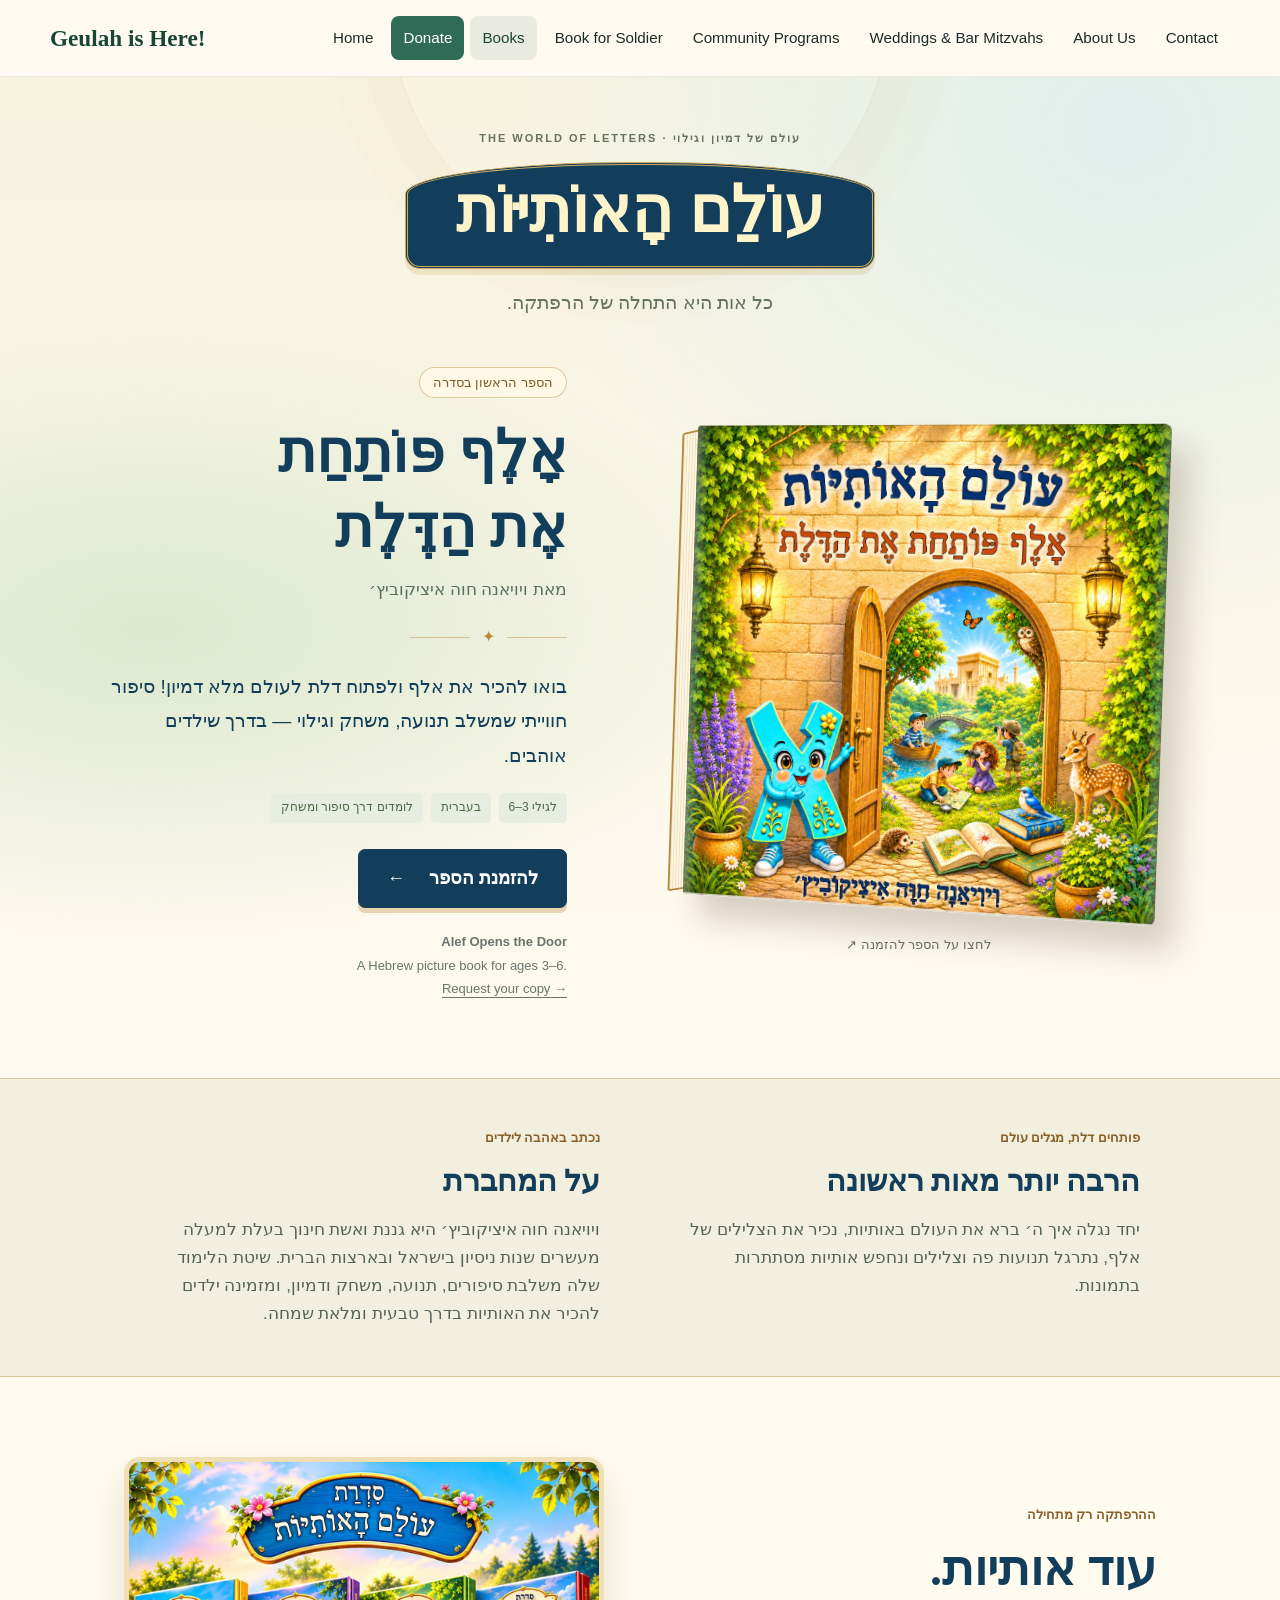
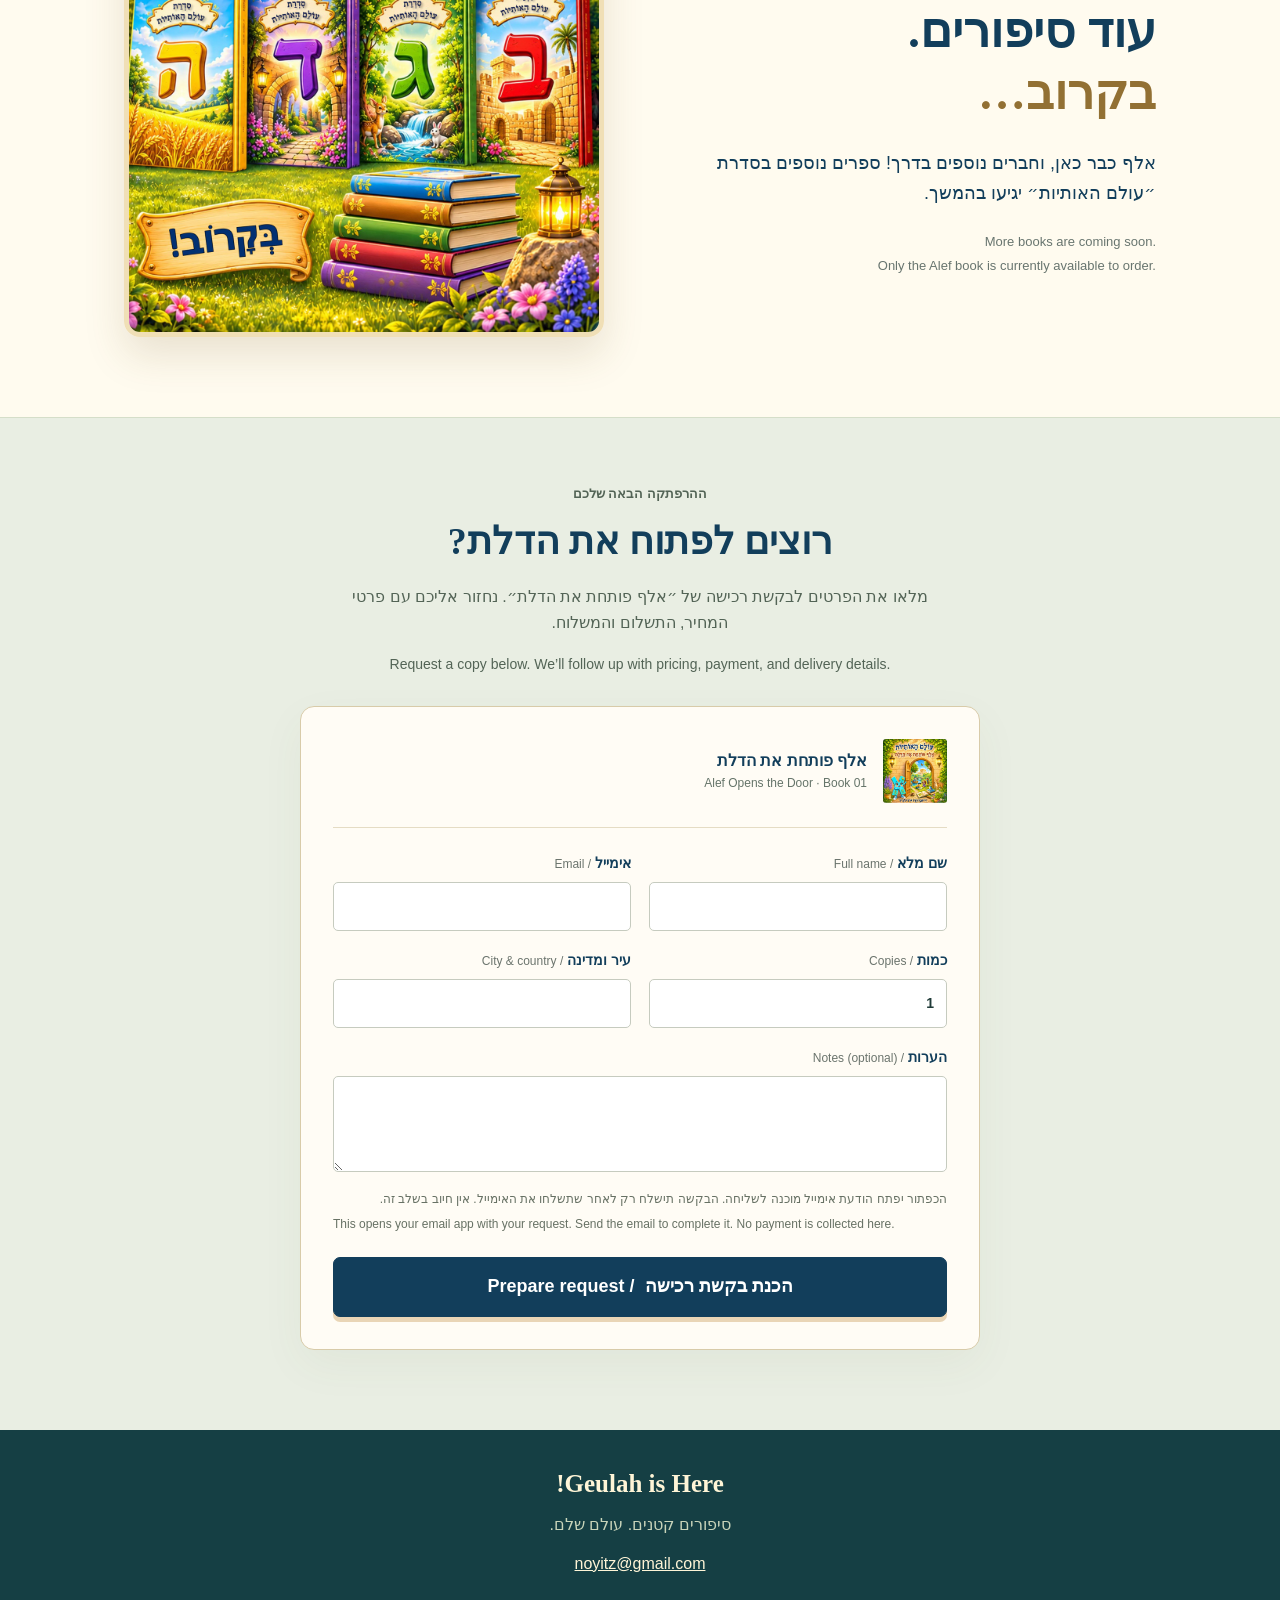
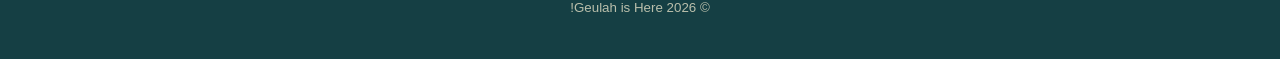
==== books/index.html @ 94a31af8 "Add World of Letters books page and purchase requests" ====
<!doctype html>
<html lang="he" dir="rtl">
<head>
  <meta charset="utf-8">
  <meta name="viewport" content="width=device-width, initial-scale=1">
  <title>עולם האותיות — אלף פותחת את הדלת | Geulah Is Here</title>
  <meta name="description" content="הכירו את עולם האותיות מאת ויויאנה חוה איציקוביץ׳. אלף פותחת את הדלת — סיפור מלא דמיון, תנועה ומשחק לילדים בגילי 3–6. הזמינו את הספר הראשון בסדרה.">
  <link rel="canonical" href="https://geulah-is-here.org/books/">
  <meta property="og:title" content="עולם האותיות — אלף פותחת את הדלת">
  <meta property="og:description" content="A little letter. A world of discovery. Meet the first Hebrew picture book in the World of Letters series, for ages 3–6.">
  <meta property="og:image" content="https://geulah-is-here.org/assets/alef-opens-the-door.jpg">
  <meta property="og:type" content="book">
  <link rel="stylesheet" href="/styles.css">
  <link rel="stylesheet" href="/books/books.css">
</head>
<body>
  <header class="site-header" dir="ltr">
    <nav class="nav" aria-label="Site navigation">
      <a class="brand" href="/">Geulah is Here!</a>
      <button class="nav-toggle" type="button" aria-expanded="false">Menu</button>
      <div class="nav-links">
        <a href="/">Home</a><a class="donate-link" href="/donate.html">Donate</a>
        <a href="/books/" aria-current="page">Books</a><a href="/book-for-soldier.html">Book for Soldier</a>
        <a href="/community.html">Community Programs</a><a href="/weddings-bar-mitzvah.html">Weddings &amp; Bar Mitzvahs</a>
        <a href="/about.html">About Us</a><a href="/contact.html">Contact</a>
      </div>
    </nav>
  </header>
  <main>
    <section class="book-hero" aria-labelledby="series-title">
      <div class="hero-glow" aria-hidden="true"></div>
      <div class="series-heading">
        <p class="collection-label" lang="en" dir="ltr">THE WORLD OF LETTERS · עולם של דמיון וגילוי</p>
        <h1 id="series-title">עוֹלַם הָאוֹתִיּוֹת</h1>
        <p class="series-intro">כל אות היא התחלה של הרפתקה.</p>
      </div>
      <div class="book-feature">
        <div class="book-stage">
          <a class="book-object" href="#purchase" aria-label="בקשת רכישה — אלף פותחת את הדלת">
            <img src="/assets/alef-opens-the-door.jpg" width="1595" height="1600" alt="כריכת הספר עולם האותיות: אלף פותחת את הדלת, מאת ויויאנה חוה איציקוביץ׳" fetchpriority="high">
          </a>
          <p class="cover-caption">לחצו על הספר להזמנה <span aria-hidden="true">↗</span></p>
        </div>
        <div class="book-description">
          <span class="edition-label">הספר הראשון בסדרה</span>
          <h2>אָלֶף פּוֹתַחַת<br>אֶת הַדֶּלֶת</h2>
          <p class="author">מאת ויויאנה חוה איציקוביץ׳</p>
          <div class="gold-divider" aria-hidden="true">✦</div>
          <p class="book-summary">בואו להכיר את אלף ולפתוח דלת לעולם מלא דמיון! סיפור חווייתי שמשלב תנועה, משחק וגילוי — בדרך שילדים אוהבים.</p>
          <div class="book-tags"><span>לגילי 3–6</span><span>בעברית</span><span>לומדים דרך סיפור ומשחק</span></div>
          <a class="order-button" href="#purchase">להזמנת הספר <span aria-hidden="true">←</span></a>
          <p class="english-note" lang="en" dir="ltr"><strong>Alef Opens the Door</strong><br>A Hebrew picture book for ages 3–6.<br><a href="#purchase">Request your copy →</a></p>
        </div>
      </div>
    </section>
    <section class="story-section">
      <div class="story-grid">
        <article>
          <p class="small-heading">פותחים דלת, מגלים עולם</p>
          <h2>הרבה יותר מאות ראשונה</h2>
          <p>יחד נגלה איך ה׳ ברא את העולם באותיות, נכיר את הצלילים של אלף, נתרגל תנועות פה וצלילים ונחפש אותיות מסתתרות בתמונות.</p>
        </article>
        <article>
          <p class="small-heading">נכתב באהבה לילדים</p>
          <h2>על המחברת</h2>
          <p>ויויאנה חוה איציקוביץ׳ היא גננת ואשת חינוך בעלת למעלה מעשרים שנות ניסיון בישראל ובארצות הברית. שיטת הלימוד שלה משלבת סיפורים, תנועה, משחק ודמיון, ומזמינה ילדים להכיר את האותיות בדרך טבעית ומלאת שמחה.</p>
        </article>
      </div>
    </section>
    <section class="coming-section" aria-labelledby="coming-title">
      <div class="coming-art"><img src="/assets/world-of-letters-coming-soon.jpg" width="1200" height="1200" loading="lazy" alt="הצצה לספרי ההמשך בסדרת עולם האותיות — ב, ג, ד, ה — בקרוב"></div>
      <div class="coming-copy">
        <p class="small-heading">ההרפתקה רק מתחילה</p>
        <h2 id="coming-title">עוד אותיות.<br>עוד סיפורים.<br><span>בקרוב…</span></h2>
        <p>אלף כבר כאן, וחברים נוספים בדרך! ספרים נוספים בסדרת ״עולם האותיות״ יגיעו בהמשך.</p>
        <p class="english-note" lang="en" dir="ltr">More books are coming soon.<br>Only the Alef book is currently available to order.</p>
      </div>
    </section>
    <section class="purchase-section" id="purchase" aria-labelledby="purchase-title">
      <div class="purchase-intro">
        <p class="small-heading">ההרפתקה הבאה שלכם</p>
        <h2 id="purchase-title" tabindex="-1">רוצים לפתוח את הדלת?</h2>
        <p>מלאו את הפרטים לבקשת רכישה של ״אלף פותחת את הדלת״. נחזור אליכם עם פרטי המחיר, התשלום והמשלוח.</p>
        <p lang="en" dir="ltr">Request a copy below. We’ll follow up with pricing, payment, and delivery details.</p>
      </div>
      <form class="purchase-form" id="purchase-form" action="mailto:noyitz@gmail.com" method="post" enctype="text/plain">
        <div class="selected-book"><img src="/assets/alef-opens-the-door.jpg" width="64" height="64" alt=""><div><strong>אלף פותחת את הדלת</strong><span lang="en">Alef Opens the Door · Book 01</span></div></div>
        <div class="form-grid">
          <label>שם מלא <span lang="en">/ Full name</span><input name="name" autocomplete="name" required maxlength="120"></label>
          <label>אימייל <span lang="en">/ Email</span><input name="email" type="email" autocomplete="email" dir="ltr" required maxlength="200"></label>
          <label>כמות <span lang="en">/ Copies</span><input name="quantity" type="number" min="1" max="100" value="1" required></label>
          <label>עיר ומדינה <span lang="en">/ City &amp; country</span><input name="location" required maxlength="200"></label>
          <label class="full-width">הערות <span lang="en">/ Notes (optional)</span><textarea name="notes" rows="3" maxlength="2000"></textarea></label>
        </div>
        <p class="form-explanation">הכפתור יפתח הודעת אימייל מוכנה לשליחה. הבקשה תישלח רק לאחר שתשלחו את האימייל. אין חיוב בשלב זה.</p>
        <p class="form-explanation" lang="en" dir="ltr">This opens your email app with your request. Send the email to complete it. No payment is collected here.</p>
        <button class="order-button" type="submit">הכנת בקשת רכישה <span lang="en">/ Prepare request</span></button>
        <p id="request-status" class="request-status" role="status"></p>
        <div id="email-fallback" hidden>
          <label for="request-copy">אפשר להעתיק ולשלוח אל / Copy and email to <a href="mailto:noyitz@gmail.com">noyitz@gmail.com</a></label>
          <textarea id="request-copy" rows="8" readonly dir="auto"></textarea>
        </div>
        <noscript><p lang="en">Please email <a href="mailto:noyitz@gmail.com?subject=Alef%20book%20purchase%20request">noyitz@gmail.com</a> with your name, quantity, and city to request your copy.</p></noscript>
      </form>
    </section>
  </main>
  <footer class="books-footer"><a href="/" lang="en">Geulah is Here!</a><p>סיפורים קטנים. עולם שלם.</p><a href="mailto:noyitz@gmail.com">noyitz@gmail.com</a><small>© 2026 Geulah is Here!</small></footer>
  <script src="/site.js"></script>
  <script src="/books/books.js"></script>
</body>
</html>
---- styles.css ----
:root {
  --ink: #1b2b28;
  --muted: #65736f;
  --paper: #fffaf2;
  --soft: #f3eadb;
  --leaf: #2f6b57;
  --leaf-dark: #194536;
  --gold: #c79a3c;
  --blue: #315b7c;
  --white: #ffffff;
  --shadow: 0 22px 60px rgba(27, 43, 40, 0.14);
}

* {
  box-sizing: border-box;
}

html {
  scroll-behavior: smooth;
}

body {
  margin: 0;
  color: var(--ink);
  background: var(--paper);
  font-family: "Inter", "Segoe UI", Arial, sans-serif;
  line-height: 1.65;
}

img {
  display: block;
  max-width: 100%;
}

a {
  color: inherit;
}

.site-header {
  position: sticky;
  top: 0;
  z-index: 20;
  background: rgba(255, 250, 242, 0.94);
  border-bottom: 1px solid rgba(27, 43, 40, 0.08);
  backdrop-filter: blur(16px);
}

.nav {
  width: min(1180px, calc(100% - 32px));
  min-height: 76px;
  margin: 0 auto;
  display: flex;
  align-items: center;
  justify-content: space-between;
  gap: 24px;
}

.brand {
  font-family: Georgia, "Times New Roman", serif;
  font-size: 1.45rem;
  font-weight: 700;
  text-decoration: none;
  color: var(--leaf-dark);
  white-space: nowrap;
}

.nav-toggle {
  display: none;
  border: 1px solid rgba(27, 43, 40, 0.2);
  background: var(--white);
  border-radius: 8px;
  padding: 9px 12px;
  font: inherit;
}

.nav-links {
  display: flex;
  align-items: center;
  gap: 6px;
  flex-wrap: wrap;
  justify-content: flex-end;
}

.nav-links a {
  text-decoration: none;
  color: var(--ink);
  font-size: 0.95rem;
  padding: 9px 12px;
  border-radius: 8px;
}

.nav-links a:hover,
.nav-links a[aria-current="page"] {
  color: var(--leaf-dark);
  background: rgba(47, 107, 87, 0.1);
}

.nav-links .donate-link {
  color: var(--white);
  background: var(--leaf);
}

.nav-links .donate-link:hover,
.nav-links .donate-link[aria-current="page"] {
  color: var(--white);
  background: var(--leaf-dark);
}

.hero {
  min-height: 76vh;
  display: grid;
  align-items: end;
  background:
    linear-gradient(180deg, rgba(6, 20, 18, 0.2), rgba(6, 20, 18, 0.72)),
    url("assets/hero-redwoods.jpg") center / cover;
  color: var(--white);
}

.hero-content {
  width: min(1180px, calc(100% - 32px));
  margin: 0 auto;
  padding: 96px 0 72px;
}

.eyebrow {
  margin: 0 0 12px;
  text-transform: uppercase;
  letter-spacing: 0.12em;
  font-size: 0.78rem;
  font-weight: 800;
  color: var(--gold);
}

h1,
h2,
h3 {
  font-family: Georgia, "Times New Roman", serif;
  line-height: 1.08;
  letter-spacing: 0;
}

h1 {
  max-width: 820px;
  margin: 0;
  font-size: clamp(3rem, 8vw, 6.8rem);
}

.hero .lede {
  max-width: 720px;
  margin: 22px 0 0;
  font-size: clamp(1.05rem, 2vw, 1.35rem);
}

.hero-actions,
.actions {
  display: flex;
  flex-wrap: wrap;
  gap: 12px;
  margin-top: 28px;
}

.button {
  display: inline-flex;
  align-items: center;
  justify-content: center;
  min-height: 46px;
  padding: 12px 18px;
  border-radius: 8px;
  border: 1px solid transparent;
  background: var(--leaf);
  color: var(--white);
  font-weight: 800;
  text-decoration: none;
}

.button.secondary {
  background: rgba(255, 255, 255, 0.16);
  border-color: rgba(255, 255, 255, 0.52);
}

.button.light {
  background: var(--white);
  color: var(--leaf-dark);
  border-color: rgba(27, 43, 40, 0.1);
}

.section {
  padding: 76px 0;
}

.section.soft {
  background: var(--soft);
}

.section.deep {
  color: var(--white);
  background: linear-gradient(135deg, var(--leaf-dark), #253d54);
}

.wrap {
  width: min(1180px, calc(100% - 32px));
  margin: 0 auto;
}

.section-head {
  max-width: 780px;
  margin-bottom: 34px;
}

.section-head.center {
  margin-inline: auto;
  text-align: center;
}

.section h2 {
  margin: 0 0 14px;
  font-size: clamp(2rem, 5vw, 3.4rem);
}

.section p {
  margin: 0 0 16px;
}

.lede {
  color: var(--muted);
  font-size: 1.12rem;
}

.deep .lede,
.deep .eyebrow {
  color: rgba(255, 255, 255, 0.8);
}

.split {
  display: grid;
  grid-template-columns: 1fr 0.9fr;
  gap: 44px;
  align-items: center;
}

.text-flow p {
  font-size: 1.04rem;
}

.image-stack {
  display: grid;
  grid-template-columns: 1fr 0.85fr;
  gap: 14px;
  align-items: end;
}

.image-stack img {
  width: 100%;
  height: 380px;
  object-fit: cover;
  border-radius: 8px;
  box-shadow: var(--shadow);
}

.image-stack img:last-child {
  height: 260px;
  margin-bottom: -42px;
}

.service-grid,
.project-grid {
  display: grid;
  grid-template-columns: repeat(4, 1fr);
  gap: 18px;
}

.service-card,
.project-card,
.person,
.donation-panel {
  background: var(--white);
  border: 1px solid rgba(27, 43, 40, 0.08);
  border-radius: 8px;
  box-shadow: 0 12px 30px rgba(27, 43, 40, 0.08);
  overflow: hidden;
}

.project-card {
  color: inherit;
  display: block;
  text-decoration: none;
  transition: transform 160ms ease, box-shadow 160ms ease;
}

.project-card:hover {
  box-shadow: 0 18px 42px rgba(27, 43, 40, 0.14);
  transform: translateY(-3px);
}

.service-card img,
.project-card img {
  width: 100%;
  aspect-ratio: 1 / 1;
  object-fit: cover;
}

.service-card div,
.project-card div,
.person {
  padding: 18px;
}

.service-card h3,
.project-card h3,
.person h3 {
  margin: 0 0 8px;
  font-size: 1.35rem;
}

.service-card p,
.project-card p,
.person p {
  margin: 0;
  color: var(--muted);
}

.donation-layout {
  display: grid;
  grid-template-columns: 0.85fr 1.15fr;
  gap: 34px;
  align-items: start;
}

.donation-panel {
  padding: 24px;
}

.donation-detail {
  display: grid;
  grid-template-columns: 1fr 1fr;
  gap: 16px;
  margin: 22px 0;
}

.donation-detail strong {
  display: block;
  color: var(--leaf-dark);
  font-size: 0.78rem;
  letter-spacing: 0.08em;
  text-transform: uppercase;
}

.donation-detail span {
  display: block;
  font-size: 1.22rem;
  font-weight: 800;
}

.codes {
  display: grid;
  grid-template-columns: 1fr 1fr;
  gap: 14px;
}

.codes figure {
  margin: 0;
  padding: 12px;
  border-radius: 8px;
  background: #f8f5ee;
  border: 1px solid rgba(27, 43, 40, 0.08);
}

.codes img {
  width: 100%;
  border-radius: 6px;
}

.codes figcaption {
  margin-top: 8px;
  color: var(--muted);
  font-size: 0.92rem;
  text-align: center;
}

.tax-note {
  color: var(--leaf-dark);
  font-weight: 800;
}

.page-hero {
  padding: 78px 0 58px;
  color: var(--white);
  background:
    linear-gradient(135deg, rgba(25, 69, 54, 0.92), rgba(49, 91, 124, 0.88)),
    url("assets/hero-redwoods.jpg") center / cover;
}

.page-hero h1 {
  font-size: clamp(2.7rem, 6vw, 5.2rem);
}

.narrow {
  max-width: 860px;
}

.feature-image {
  width: 100%;
  max-height: 540px;
  object-fit: cover;
  border-radius: 8px;
  box-shadow: var(--shadow);
  margin: 30px 0;
}

.callout {
  padding: 24px;
  border-left: 5px solid var(--gold);
  background: rgba(199, 154, 60, 0.12);
  border-radius: 8px;
}

.list {
  padding-left: 22px;
}

.list li {
  margin-bottom: 12px;
}

.team-grid {
  display: grid;
  grid-template-columns: repeat(2, minmax(0, 1fr));
  gap: 18px;
}

.person p + p {
  margin-top: 8px;
}

.contact-grid {
  display: grid;
  grid-template-columns: 0.85fr 1.15fr;
  gap: 32px;
}

.contact-form {
  display: grid;
  gap: 14px;
}

.contact-form label {
  display: grid;
  gap: 6px;
  font-weight: 800;
}

.contact-form input,
.contact-form textarea {
  width: 100%;
  border: 1px solid rgba(27, 43, 40, 0.18);
  border-radius: 8px;
  padding: 12px 14px;
  color: var(--ink);
  background: var(--white);
  font: inherit;
}

.contact-form textarea {
  min-height: 150px;
  resize: vertical;
}

.rtl {
  direction: rtl;
  text-align: right;
}

.site-footer {
  padding: 34px 0;
  color: rgba(255, 255, 255, 0.82);
  background: #142722;
}

.footer-inner {
  width: min(1180px, calc(100% - 32px));
  margin: 0 auto;
  display: flex;
  justify-content: space-between;
  align-items: center;
  gap: 18px;
  flex-wrap: wrap;
}

.site-footer a {
  color: var(--white);
}

@media (max-width: 980px) {
  .service-grid,
  .project-grid {
    grid-template-columns: repeat(2, 1fr);
  }

  .split,
  .donation-layout,
  .contact-grid {
    grid-template-columns: 1fr;
  }
}

@media (max-width: 760px) {
  .nav {
    min-height: 68px;
    align-items: flex-start;
    padding: 14px 0;
  }

  .nav-toggle {
    display: inline-flex;
  }

  .nav-links {
    display: none;
    position: absolute;
    left: 16px;
    right: 16px;
    top: 66px;
    padding: 12px;
    background: var(--paper);
    border: 1px solid rgba(27, 43, 40, 0.1);
    border-radius: 8px;
    box-shadow: var(--shadow);
  }

  .nav-links.open {
    display: grid;
    justify-items: stretch;
  }

  .nav-links a {
    padding: 12px;
  }

  .hero {
    min-height: 70vh;
  }

  .hero-content,
  .section {
    padding-top: 54px;
    padding-bottom: 54px;
  }

  .image-stack,
  .service-grid,
  .project-grid,
  .team-grid,
  .codes,
  .donation-detail {
    grid-template-columns: 1fr;
  }

  .image-stack img,
  .image-stack img:last-child {
    height: auto;
    margin: 0;
  }

  .mobile-hidden {
    display: none;
  }
}
---- books/books.css ----
:root { --book-blue: #123e5b; --book-gold: #bd8939; --book-cream: #fffbef; }
body { background: var(--book-cream); color: var(--book-blue); }
main { overflow: hidden; }
.book-hero { position: relative; padding: 52px 24px 65px; background: radial-gradient(ellipse at 12% 55%, #dbe8ce 0, transparent 40%), radial-gradient(ellipse at 88% 5%, #e0efed 0, transparent 38%), linear-gradient(#f7f3df, #fffaf0); }
.hero-glow { position: absolute; width: 500px; height: 500px; border: 1px solid #b5904926; border-radius: 50%; top: -320px; left: calc(50% - 250px); box-shadow: 0 0 0 32px #b5904907, 0 0 0 65px #b5904905; pointer-events: none; }
.series-heading { text-align: center; position: relative; }
.collection-label { font-size: 11px; letter-spacing: 2px; font-weight: 700; color: #647359; margin: 0 0 15px; }
.series-heading h1 { display: inline-block; margin: 0; padding: 4px 48px 14px; color: #fff3ca; background: var(--book-blue); border: 3px double #d2ab5d; border-radius: 48% 48% 15px 15px / 30% 30% 15px 15px; box-shadow: 0 6px 0 #bd89392b; font: bold clamp(36px, 5vw, 66px)/1.3 Georgia, 'Times New Roman', serif; }
.series-intro { font-size: 19px; color: #647359; margin: 18px 0 0; }
.book-feature { max-width: 1080px; margin: 48px auto 0; display: grid; grid-template-columns: 1.12fr 1fr; gap: 90px; align-items: center; }
.book-stage { perspective: 1400px; padding: 10px 20px; text-align: center; }
.book-object { position: relative; display: block; transform: rotateY(-12deg) rotateZ(2deg); transform-style: preserve-3d; border-radius: 3px 8px 8px 3px; box-shadow: 18px 23px 30px #533b2838; transition: transform .35s ease; }
.book-object::before { content: ''; position: absolute; top: 5px; bottom: 4px; left: -17px; width: 20px; background: repeating-linear-gradient(90deg, #ecdfc5 0 1px, #fff6df 1px 3px); transform: skewY(-12deg); border: 2px solid #b48b40; border-radius: 3px; z-index: -1; }
.book-object::after { content: ''; position: absolute; inset: 0; border-radius: inherit; background: linear-gradient(90deg, #fff5 0, transparent 3%, #54371344 4%, transparent 6%, transparent 97%, #fff4); pointer-events: none; box-shadow: inset 0 0 0 1px #704d2740; }
.book-object img { width: 100%; height: auto; border-radius: inherit; }
.book-object:hover { transform: rotateY(-5deg) rotateZ(0); }
.cover-caption { color: #6a715f; font-size: 13px; margin: 25px 0 0; }
.edition-label { display: inline-block; padding: 4px 13px; border: 1px solid #b88d4270; border-radius: 30px; font-size: 13px; color: #7c5928; background: #fff8e6; }
.book-description h2 { font: bold clamp(38px, 4.5vw, 62px)/1.3 Georgia, 'Times New Roman', serif; margin: 18px 0 10px; }
.author { font-size: 17px; margin: 0; color: #587061; }
.gold-divider { color: var(--book-gold); display: flex; align-items: center; gap: 12px; margin: 20px 0; }
.gold-divider::before, .gold-divider::after { content: ''; width: 60px; height: 1px; background: #bd893973; }
.book-summary { font-size: 19px; line-height: 1.8; margin: 0 0 20px; }
.book-tags { display: flex; flex-wrap: wrap; gap: 8px; margin-bottom: 26px; }
.book-tags span { font-size: 12px; background: #e7eddf; color: #4d6846; border-radius: 5px; padding: 5px 10px; }
.order-button { display: inline-flex; gap: 24px; align-items: center; justify-content: center; background: var(--book-blue); border: 1px solid var(--book-blue); border-radius: 7px; color: white; padding: 14px 28px; font: inherit; font-size: 18px; font-weight: bold; text-decoration: none; cursor: pointer; box-shadow: 0 5px 0 #bd893956; transition: background .2s; }
.order-button:hover { background: #235d78; }
.english-note { color: #68756f; font-size: 13px; line-height: 1.8; margin-top: 22px; text-align: right; }
.english-note a { text-underline-offset: 4px; }
.story-section { border-top: 1px solid #d9c99b; border-bottom: 1px solid #d9c99b; background: #f3efdf; padding: 48px 24px; }
.story-grid { max-width: 1000px; margin: auto; display: grid; grid-template-columns: 1fr 1fr; gap: 80px; }
.small-heading { font-size: 13px; color: #89612a; font-weight: 700; margin: 0 0 12px; }
.story-grid h2 { font: bold 30px/1.3 Georgia, serif; margin: 0 0 16px; }
.story-grid p:last-child { font-size: 17px; color: #536456; margin: 0; }
.coming-section { max-width: 1080px; margin: 0 auto; padding: 80px 24px; display: grid; grid-template-columns: 1fr 1fr; gap: 72px; align-items: center; direction: ltr; }
.coming-copy { direction: rtl; }
.coming-art img { border-radius: 16px; border: 5px solid #f0dfb6; box-shadow: 0 18px 40px #6d532326; height: auto; }
.coming-copy h2 { font: bold clamp(34px, 4vw, 48px)/1.3 Georgia, serif; margin: 0 0 24px; }
.coming-copy h2 span { color: #927033; }
.coming-copy > p:not(.small-heading):not(.english-note) { font-size: 18px; }
.purchase-section { scroll-margin-top: 100px; padding: 65px 24px 80px; background: #e9eee3; border-top: 1px solid #d5dec9; }
.purchase-intro { max-width: 600px; text-align: center; margin: 0 auto 30px; }
.purchase-intro h2 { font: bold 38px/1.3 Georgia, serif; margin: 0 0 18px; }
.purchase-intro p { color: #536456; }
.purchase-intro p[lang=en] { font-size: 14px; }
.purchase-form { max-width: 680px; margin: auto; background: #fffcf5; border: 1px solid #d8cba9; border-radius: 14px; padding: 32px; box-shadow: 0 15px 45px #4a593b0d; }
.selected-book { display: flex; align-items: center; gap: 16px; padding-bottom: 24px; margin-bottom: 24px; border-bottom: 1px solid #e5dcc4; }
.selected-book img { border-radius: 3px; }
.selected-book strong, .selected-book span { display: block; }
.selected-book span { color: #657469; font-size: 12px; }
.form-grid { display: grid; grid-template-columns: 1fr 1fr; gap: 18px; }
.purchase-form label { display: block; font-size: 14px; font-weight: 600; }
.purchase-form label span { color: #6b746d; font-size: 12px; font-weight: 400; }
.purchase-form input, .purchase-form textarea { display: block; width: 100%; margin-top: 7px; padding: 12px; background: #fff; border: 1px solid #c6cbbf; border-radius: 5px; font: inherit; color: #213c39; }
.purchase-form textarea { resize: vertical; }
.full-width { grid-column: 1 / -1; }
.form-explanation { font-size: 12px; color: #677164; margin: 18px 0 0; }
.form-explanation + .form-explanation { margin-top: 6px; }
.purchase-form .order-button { width: 100%; margin-top: 22px; gap: 10px; flex-wrap: wrap; }
.request-status { font-size: 14px; color: #1c5b42; }
.request-status:empty { display: none; }
.books-footer { text-align: center; padding: 40px 24px; background: #153f44; color: #fff5d7; }
.books-footer > a:first-child { font: bold 25px Georgia, serif; text-decoration: none; }
.books-footer p { color: #c8d4ba; margin: 12px; }
.books-footer small { display: block; opacity: .7; margin-top: 20px; }
a:focus-visible, button:focus-visible, input:focus-visible, textarea:focus-visible { outline: 3px solid #b0781f; outline-offset: 5px; }
@media (max-width: 760px) {
  .book-hero { padding: 30px 22px 40px; }
  .collection-label { font-size: 9px; letter-spacing: 1px; }
  .series-heading h1 { padding: 7px 28px 13px; }
  .series-intro { font-size: 16px; }
  .book-feature { grid-template-columns: 1fr; gap: 32px; margin-top: 28px; }
  .book-stage { max-width: 390px; width: 100%; margin: auto; padding: 8px 24px; }
  .book-description { text-align: center; }
  .book-description h2 { font-size: 42px; }
  .gold-divider, .book-tags { justify-content: center; }
  .english-note { text-align: center; }
  .story-grid { grid-template-columns: 1fr; gap: 36px; }
  .coming-section { grid-template-columns: 1fr; gap: 30px; padding: 48px 24px; }
  .coming-art { max-width: 400px; margin: auto; }
  .coming-copy { text-align: center; }
  .purchase-section { padding: 45px 18px; }
  .purchase-form { padding: 22px 18px; }
  .form-grid { grid-template-columns: 1fr; }
  .purchase-intro h2 { font-size: 31px; }
}
@media (prefers-reduced-motion: reduce) { html { scroll-behavior: auto; } .book-object { transition: none; } }
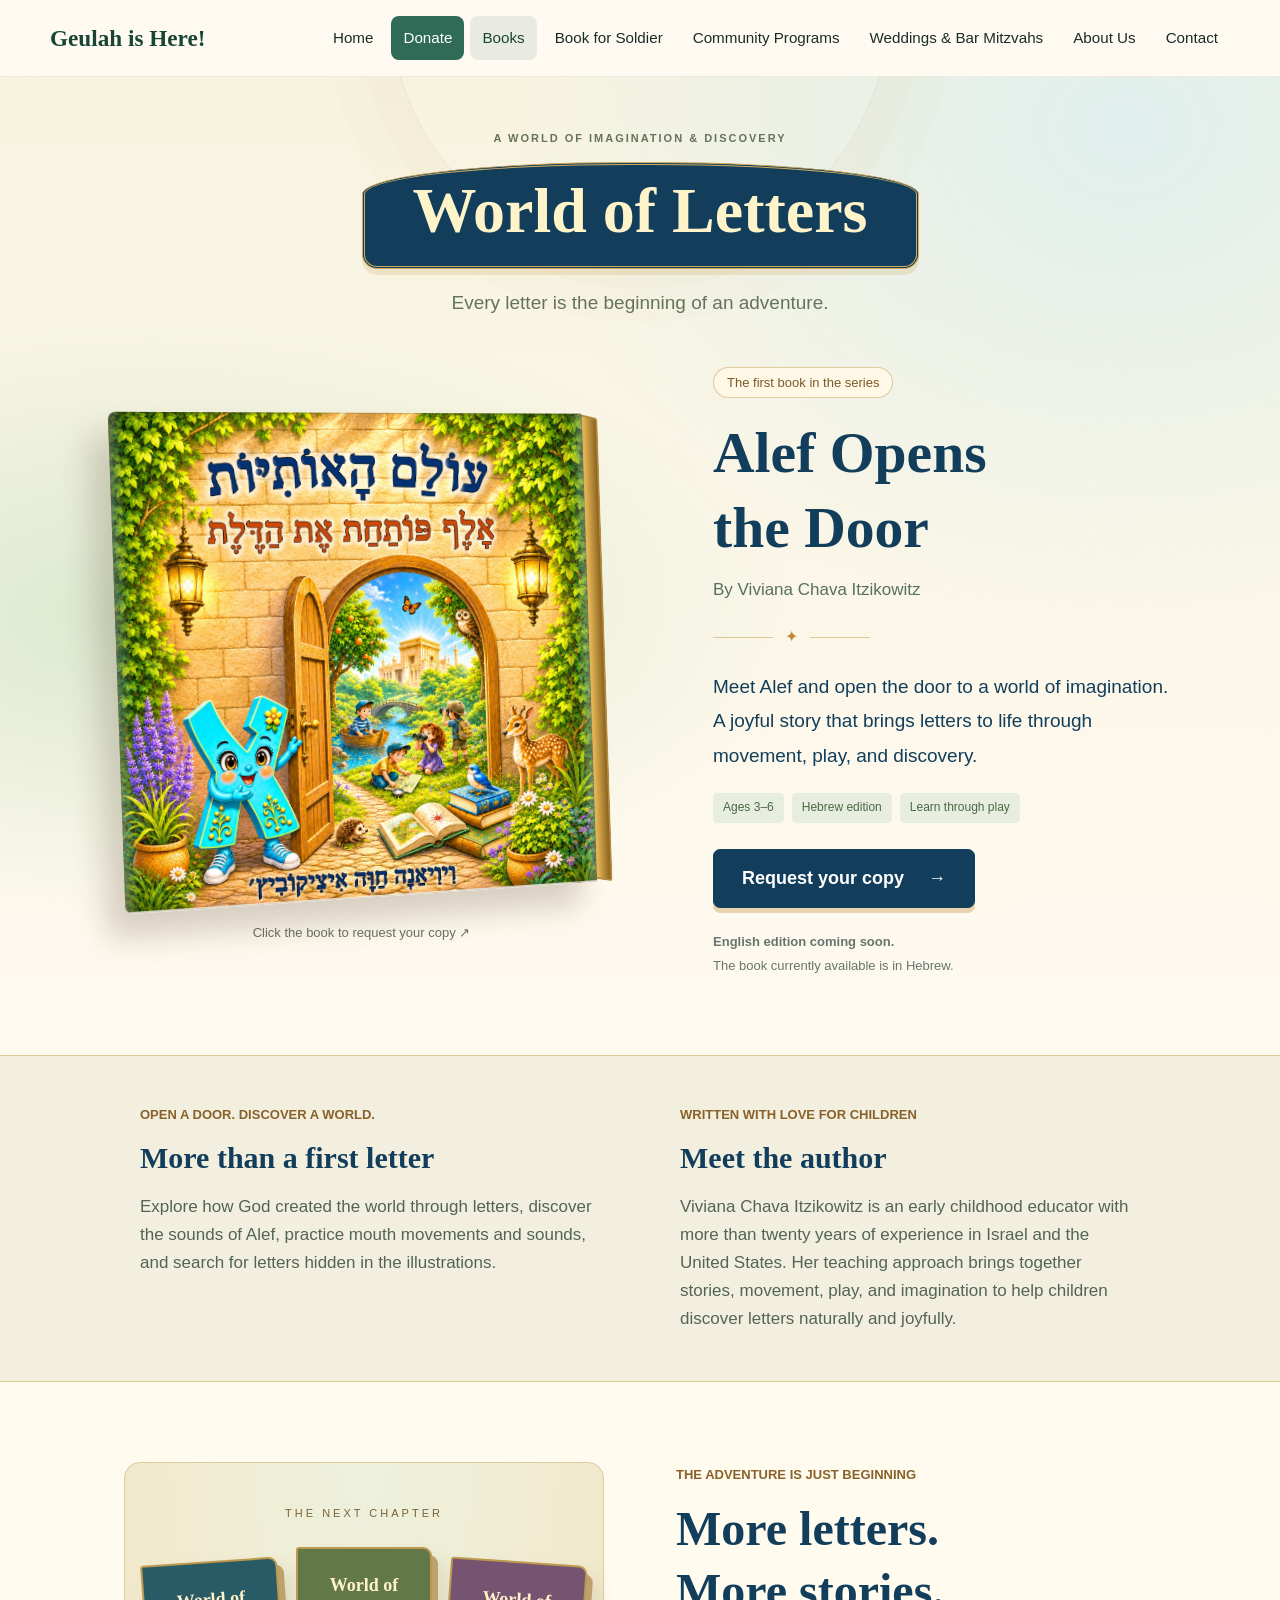
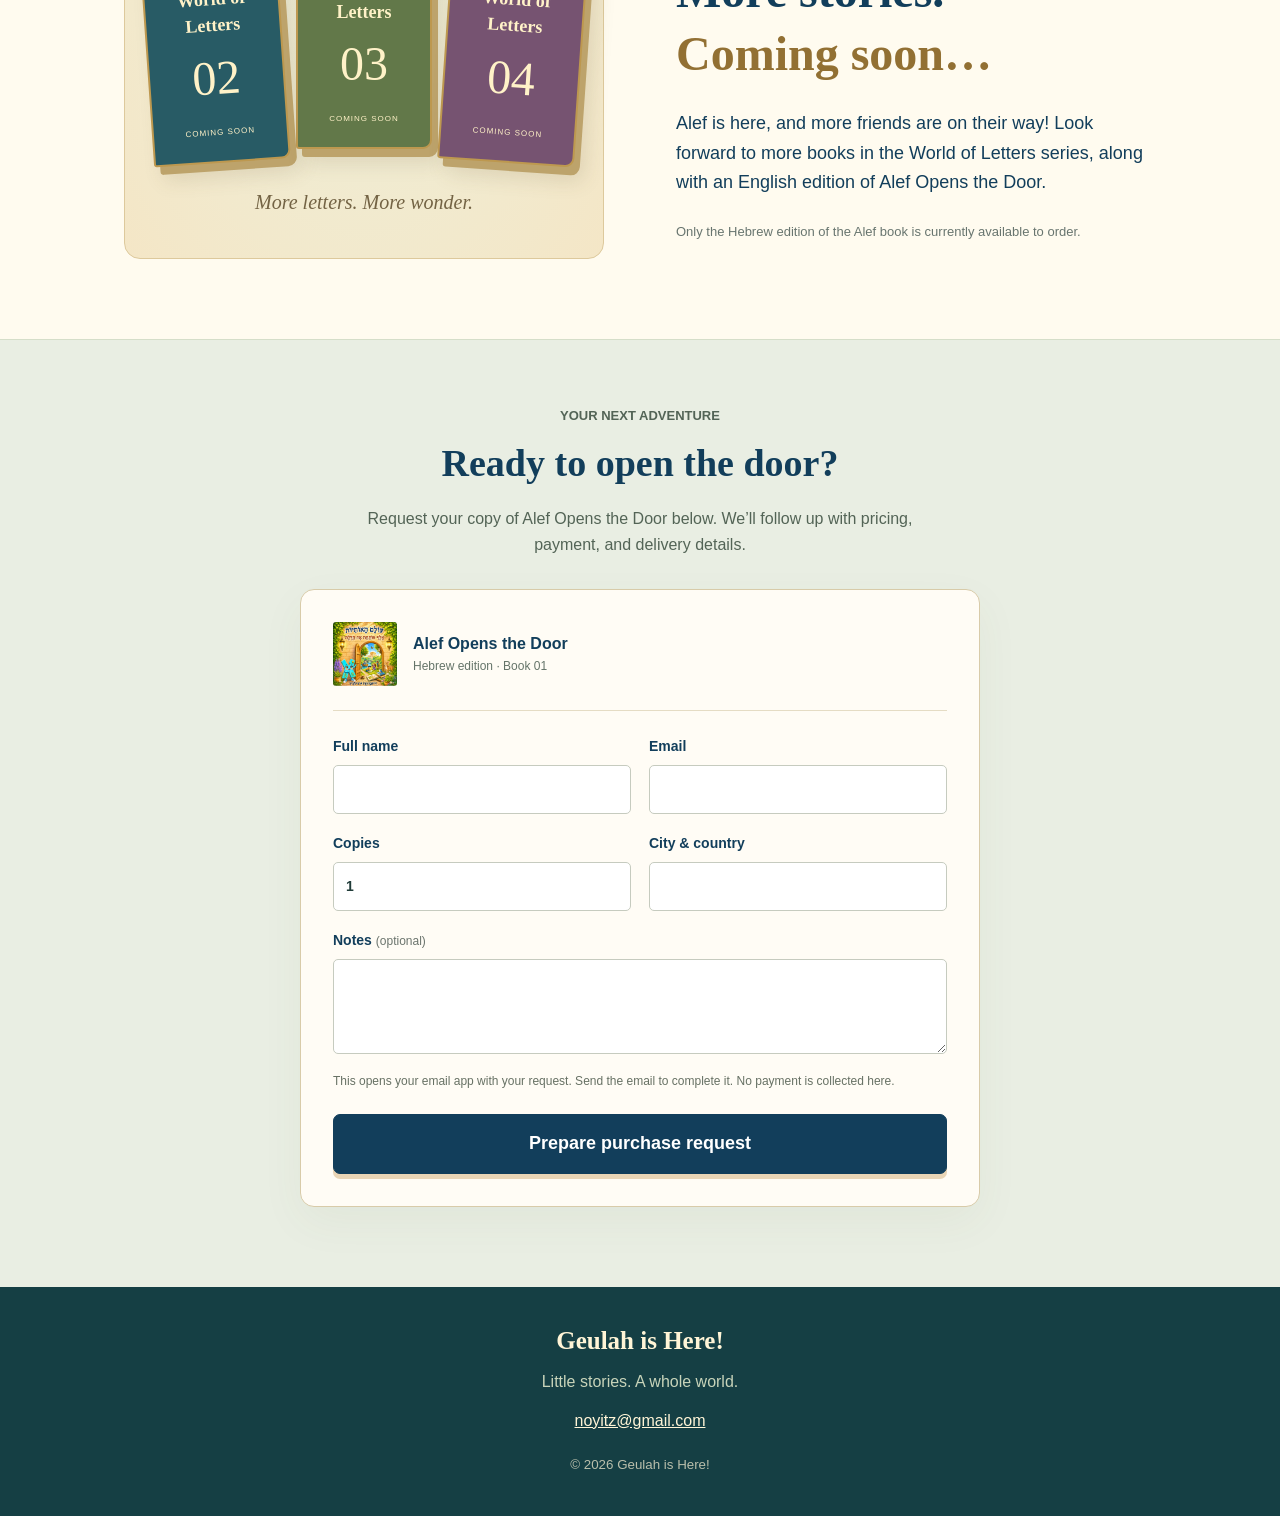
==== commit 46d98381: "Use English book page copy and right-bound Hebrew book display" ====
--- a/books/index.html
+++ b/books/index.html
@@ -1,12 +1,12 @@
 <!doctype html>
-<html lang="he" dir="rtl">
+<html lang="en" dir="ltr">
 <head>
   <meta charset="utf-8">
   <meta name="viewport" content="width=device-width, initial-scale=1">
-  <title>עולם האותיות — אלף פותחת את הדלת | Geulah Is Here</title>
-  <meta name="description" content="הכירו את עולם האותיות מאת ויויאנה חוה איציקוביץ׳. אלף פותחת את הדלת — סיפור מלא דמיון, תנועה ומשחק לילדים בגילי 3–6. הזמינו את הספר הראשון בסדרה.">
+  <title>World of Letters — Alef Opens the Door | Geulah Is Here</title>
+  <meta name="description" content="Discover Alef Opens the Door by Viviana Chava Itzikowitz, a Hebrew picture book for ages 3–6. Request your copy. An English edition and more books are coming soon.">
   <link rel="canonical" href="https://geulah-is-here.org/books/">
-  <meta property="og:title" content="עולם האותיות — אלף פותחת את הדלת">
+  <meta property="og:title" content="World of Letters — Alef Opens the Door">
   <meta property="og:description" content="A little letter. A world of discovery. Meet the first Hebrew picture book in the World of Letters series, for ages 3–6.">
   <meta property="og:image" content="https://geulah-is-here.org/assets/alef-opens-the-door.jpg">
   <meta property="og:type" content="book">
@@ -30,81 +30,79 @@
     <section class="book-hero" aria-labelledby="series-title">
       <div class="hero-glow" aria-hidden="true"></div>
       <div class="series-heading">
-        <p class="collection-label" lang="en" dir="ltr">THE WORLD OF LETTERS · עולם של דמיון וגילוי</p>
-        <h1 id="series-title">עוֹלַם הָאוֹתִיּוֹת</h1>
-        <p class="series-intro">כל אות היא התחלה של הרפתקה.</p>
+        <p class="collection-label">A WORLD OF IMAGINATION &amp; DISCOVERY</p>
+        <h1 id="series-title">World of Letters</h1>
+        <p class="series-intro">Every letter is the beginning of an adventure.</p>
       </div>
       <div class="book-feature">
         <div class="book-stage">
-          <a class="book-object" href="#purchase" aria-label="בקשת רכישה — אלף פותחת את הדלת">
-            <img src="/assets/alef-opens-the-door.jpg" width="1595" height="1600" alt="כריכת הספר עולם האותיות: אלף פותחת את הדלת, מאת ויויאנה חוה איציקוביץ׳" fetchpriority="high">
+          <a class="book-object" href="#purchase" aria-label="Request a copy of Alef Opens the Door">
+            <img src="/assets/alef-opens-the-door.jpg" width="1595" height="1600" alt="Original Hebrew cover of Alef Opens the Door by Viviana Chava Itzikowitz" fetchpriority="high">
           </a>
-          <p class="cover-caption">לחצו על הספר להזמנה <span aria-hidden="true">↗</span></p>
+          <p class="cover-caption">Click the book to request your copy <span aria-hidden="true">↗</span></p>
         </div>
         <div class="book-description">
-          <span class="edition-label">הספר הראשון בסדרה</span>
-          <h2>אָלֶף פּוֹתַחַת<br>אֶת הַדֶּלֶת</h2>
-          <p class="author">מאת ויויאנה חוה איציקוביץ׳</p>
+          <span class="edition-label">The first book in the series</span>
+          <h2>Alef Opens<br>the Door</h2>
+          <p class="author">By Viviana Chava Itzikowitz</p>
           <div class="gold-divider" aria-hidden="true">✦</div>
-          <p class="book-summary">בואו להכיר את אלף ולפתוח דלת לעולם מלא דמיון! סיפור חווייתי שמשלב תנועה, משחק וגילוי — בדרך שילדים אוהבים.</p>
-          <div class="book-tags"><span>לגילי 3–6</span><span>בעברית</span><span>לומדים דרך סיפור ומשחק</span></div>
-          <a class="order-button" href="#purchase">להזמנת הספר <span aria-hidden="true">←</span></a>
-          <p class="english-note" lang="en" dir="ltr"><strong>Alef Opens the Door</strong><br>A Hebrew picture book for ages 3–6.<br><a href="#purchase">Request your copy →</a></p>
+          <p class="book-summary">Meet Alef and open the door to a world of imagination. A joyful story that brings letters to life through movement, play, and discovery.</p>
+          <div class="book-tags"><span>Ages 3–6</span><span>Hebrew edition</span><span>Learn through play</span></div>
+          <a class="order-button" href="#purchase">Request your copy <span aria-hidden="true">→</span></a>
+          <p class="english-note"><strong>English edition coming soon.</strong><br>The book currently available is in Hebrew.</p>
         </div>
       </div>
     </section>
     <section class="story-section">
       <div class="story-grid">
         <article>
-          <p class="small-heading">פותחים דלת, מגלים עולם</p>
-          <h2>הרבה יותר מאות ראשונה</h2>
-          <p>יחד נגלה איך ה׳ ברא את העולם באותיות, נכיר את הצלילים של אלף, נתרגל תנועות פה וצלילים ונחפש אותיות מסתתרות בתמונות.</p>
+          <p class="small-heading">OPEN A DOOR. DISCOVER A WORLD.</p>
+          <h2>More than a first letter</h2>
+          <p>Explore how God created the world through letters, discover the sounds of Alef, practice mouth movements and sounds, and search for letters hidden in the illustrations.</p>
         </article>
         <article>
-          <p class="small-heading">נכתב באהבה לילדים</p>
-          <h2>על המחברת</h2>
-          <p>ויויאנה חוה איציקוביץ׳ היא גננת ואשת חינוך בעלת למעלה מעשרים שנות ניסיון בישראל ובארצות הברית. שיטת הלימוד שלה משלבת סיפורים, תנועה, משחק ודמיון, ומזמינה ילדים להכיר את האותיות בדרך טבעית ומלאת שמחה.</p>
+          <p class="small-heading">WRITTEN WITH LOVE FOR CHILDREN</p>
+          <h2>Meet the author</h2>
+          <p>Viviana Chava Itzikowitz is an early childhood educator with more than twenty years of experience in Israel and the United States. Her teaching approach brings together stories, movement, play, and imagination to help children discover letters naturally and joyfully.</p>
         </article>
       </div>
     </section>
     <section class="coming-section" aria-labelledby="coming-title">
-      <div class="coming-art"><img src="/assets/world-of-letters-coming-soon.jpg" width="1200" height="1200" loading="lazy" alt="הצצה לספרי ההמשך בסדרת עולם האותיות — ב, ג, ד, ה — בקרוב"></div>
+      <div class="coming-art" aria-hidden="true"><span class="next-chapter">THE NEXT CHAPTER</span><div class="future-books"><div><span>World of<br>Letters</span><strong>02</strong><small>COMING SOON</small></div><div><span>World of<br>Letters</span><strong>03</strong><small>COMING SOON</small></div><div><span>World of<br>Letters</span><strong>04</strong><small>COMING SOON</small></div></div><p>More letters. More wonder.</p></div>
       <div class="coming-copy">
-        <p class="small-heading">ההרפתקה רק מתחילה</p>
-        <h2 id="coming-title">עוד אותיות.<br>עוד סיפורים.<br><span>בקרוב…</span></h2>
-        <p>אלף כבר כאן, וחברים נוספים בדרך! ספרים נוספים בסדרת ״עולם האותיות״ יגיעו בהמשך.</p>
-        <p class="english-note" lang="en" dir="ltr">More books are coming soon.<br>Only the Alef book is currently available to order.</p>
+        <p class="small-heading">THE ADVENTURE IS JUST BEGINNING</p>
+        <h2 id="coming-title">More letters.<br>More stories.<br><span>Coming soon…</span></h2>
+        <p>Alef is here, and more friends are on their way! Look forward to more books in the World of Letters series, along with an English edition of Alef Opens the Door.</p>
+        <p class="english-note">Only the Hebrew edition of the Alef book is currently available to order.</p>
       </div>
     </section>
     <section class="purchase-section" id="purchase" aria-labelledby="purchase-title">
       <div class="purchase-intro">
-        <p class="small-heading">ההרפתקה הבאה שלכם</p>
-        <h2 id="purchase-title" tabindex="-1">רוצים לפתוח את הדלת?</h2>
-        <p>מלאו את הפרטים לבקשת רכישה של ״אלף פותחת את הדלת״. נחזור אליכם עם פרטי המחיר, התשלום והמשלוח.</p>
-        <p lang="en" dir="ltr">Request a copy below. We’ll follow up with pricing, payment, and delivery details.</p>
+        <p class="small-heading">YOUR NEXT ADVENTURE</p>
+        <h2 id="purchase-title" tabindex="-1">Ready to open the door?</h2>
+        <p>Request your copy of Alef Opens the Door below. We’ll follow up with pricing, payment, and delivery details.</p>
       </div>
       <form class="purchase-form" id="purchase-form" action="mailto:noyitz@gmail.com" method="post" enctype="text/plain">
-        <div class="selected-book"><img src="/assets/alef-opens-the-door.jpg" width="64" height="64" alt=""><div><strong>אלף פותחת את הדלת</strong><span lang="en">Alef Opens the Door · Book 01</span></div></div>
+        <div class="selected-book"><img src="/assets/alef-opens-the-door.jpg" width="64" height="64" alt=""><div><strong>Alef Opens the Door</strong><span>Hebrew edition · Book 01</span></div></div>
         <div class="form-grid">
-          <label>שם מלא <span lang="en">/ Full name</span><input name="name" autocomplete="name" required maxlength="120"></label>
-          <label>אימייל <span lang="en">/ Email</span><input name="email" type="email" autocomplete="email" dir="ltr" required maxlength="200"></label>
-          <label>כמות <span lang="en">/ Copies</span><input name="quantity" type="number" min="1" max="100" value="1" required></label>
-          <label>עיר ומדינה <span lang="en">/ City &amp; country</span><input name="location" required maxlength="200"></label>
-          <label class="full-width">הערות <span lang="en">/ Notes (optional)</span><textarea name="notes" rows="3" maxlength="2000"></textarea></label>
+          <label>Full name<input name="name" autocomplete="name" required maxlength="120"></label>
+          <label>Email<input name="email" type="email" autocomplete="email" required maxlength="200"></label>
+          <label>Copies<input name="quantity" type="number" min="1" max="100" value="1" required></label>
+          <label>City &amp; country<input name="location" required maxlength="200"></label>
+          <label class="full-width">Notes <span>(optional)</span><textarea name="notes" rows="3" maxlength="2000"></textarea></label>
         </div>
-        <p class="form-explanation">הכפתור יפתח הודעת אימייל מוכנה לשליחה. הבקשה תישלח רק לאחר שתשלחו את האימייל. אין חיוב בשלב זה.</p>
         <p class="form-explanation" lang="en" dir="ltr">This opens your email app with your request. Send the email to complete it. No payment is collected here.</p>
-        <button class="order-button" type="submit">הכנת בקשת רכישה <span lang="en">/ Prepare request</span></button>
+        <button class="order-button" type="submit">Prepare purchase request</button>
         <p id="request-status" class="request-status" role="status"></p>
         <div id="email-fallback" hidden>
-          <label for="request-copy">אפשר להעתיק ולשלוח אל / Copy and email to <a href="mailto:noyitz@gmail.com">noyitz@gmail.com</a></label>
+          <label for="request-copy">Copy and email to <a href="mailto:noyitz@gmail.com">noyitz@gmail.com</a></label>
           <textarea id="request-copy" rows="8" readonly dir="auto"></textarea>
         </div>
         <noscript><p lang="en">Please email <a href="mailto:noyitz@gmail.com?subject=Alef%20book%20purchase%20request">noyitz@gmail.com</a> with your name, quantity, and city to request your copy.</p></noscript>
       </form>
     </section>
   </main>
-  <footer class="books-footer"><a href="/" lang="en">Geulah is Here!</a><p>סיפורים קטנים. עולם שלם.</p><a href="mailto:noyitz@gmail.com">noyitz@gmail.com</a><small>© 2026 Geulah is Here!</small></footer>
+  <footer class="books-footer"><a href="/">Geulah is Here!</a><p>Little stories. A whole world.</p><a href="mailto:noyitz@gmail.com">noyitz@gmail.com</a><small>© 2026 Geulah is Here!</small></footer>
   <script src="/site.js"></script>
   <script src="/books/books.js"></script>
 </body>
--- a/books/books.css
+++ b/books/books.css
@@ -9,11 +9,12 @@
 .series-intro { font-size: 19px; color: #647359; margin: 18px 0 0; }
 .book-feature { max-width: 1080px; margin: 48px auto 0; display: grid; grid-template-columns: 1.12fr 1fr; gap: 90px; align-items: center; }
 .book-stage { perspective: 1400px; padding: 10px 20px; text-align: center; }
-.book-object { position: relative; display: block; transform: rotateY(-12deg) rotateZ(2deg); transform-style: preserve-3d; border-radius: 3px 8px 8px 3px; box-shadow: 18px 23px 30px #533b2838; transition: transform .35s ease; }
-.book-object::before { content: ''; position: absolute; top: 5px; bottom: 4px; left: -17px; width: 20px; background: repeating-linear-gradient(90deg, #ecdfc5 0 1px, #fff6df 1px 3px); transform: skewY(-12deg); border: 2px solid #b48b40; border-radius: 3px; z-index: -1; }
-.book-object::after { content: ''; position: absolute; inset: 0; border-radius: inherit; background: linear-gradient(90deg, #fff5 0, transparent 3%, #54371344 4%, transparent 6%, transparent 97%, #fff4); pointer-events: none; box-shadow: inset 0 0 0 1px #704d2740; }
+.book-object { position: relative; display: block; transform: rotateY(12deg) rotateZ(-2deg); transform-style: preserve-3d; border-radius: 8px 3px 3px 8px; box-shadow: -18px 23px 30px #533b2838; transition: transform .35s ease; }
+/* Hebrew books bind on the right: show the covered spine and hinge there. */
+.book-object::before { content: ''; position: absolute; top: 2px; bottom: 2px; right: -17px; width: 20px; background: linear-gradient(90deg, #bd8939, #e6b756 30%, #8a631f); transform: skewY(12deg); border: 2px solid #b48b40; border-radius: 3px; z-index: -1; }
+.book-object::after { content: ''; position: absolute; inset: 0; border-radius: inherit; background: linear-gradient(270deg, #fff5 0, transparent 3%, #54371344 4%, transparent 6%, transparent 97%, #fff4); pointer-events: none; box-shadow: inset 0 0 0 1px #704d2740; }
 .book-object img { width: 100%; height: auto; border-radius: inherit; }
-.book-object:hover { transform: rotateY(-5deg) rotateZ(0); }
+.book-object:hover { transform: rotateY(5deg) rotateZ(0); }
 .cover-caption { color: #6a715f; font-size: 13px; margin: 25px 0 0; }
 .edition-label { display: inline-block; padding: 4px 13px; border: 1px solid #b88d4270; border-radius: 30px; font-size: 13px; color: #7c5928; background: #fff8e6; }
 .book-description h2 { font: bold clamp(38px, 4.5vw, 62px)/1.3 Georgia, 'Times New Roman', serif; margin: 18px 0 10px; }
@@ -25,7 +26,7 @@
 .book-tags span { font-size: 12px; background: #e7eddf; color: #4d6846; border-radius: 5px; padding: 5px 10px; }
 .order-button { display: inline-flex; gap: 24px; align-items: center; justify-content: center; background: var(--book-blue); border: 1px solid var(--book-blue); border-radius: 7px; color: white; padding: 14px 28px; font: inherit; font-size: 18px; font-weight: bold; text-decoration: none; cursor: pointer; box-shadow: 0 5px 0 #bd893956; transition: background .2s; }
 .order-button:hover { background: #235d78; }
-.english-note { color: #68756f; font-size: 13px; line-height: 1.8; margin-top: 22px; text-align: right; }
+.english-note { color: #68756f; font-size: 13px; line-height: 1.8; margin-top: 22px; text-align: left; }
 .english-note a { text-underline-offset: 4px; }
 .story-section { border-top: 1px solid #d9c99b; border-bottom: 1px solid #d9c99b; background: #f3efdf; padding: 48px 24px; }
 .story-grid { max-width: 1000px; margin: auto; display: grid; grid-template-columns: 1fr 1fr; gap: 80px; }
@@ -33,8 +34,17 @@
 .story-grid h2 { font: bold 30px/1.3 Georgia, serif; margin: 0 0 16px; }
 .story-grid p:last-child { font-size: 17px; color: #536456; margin: 0; }
 .coming-section { max-width: 1080px; margin: 0 auto; padding: 80px 24px; display: grid; grid-template-columns: 1fr 1fr; gap: 72px; align-items: center; direction: ltr; }
-.coming-copy { direction: rtl; }
-.coming-art img { border-radius: 16px; border: 5px solid #f0dfb6; box-shadow: 0 18px 40px #6d532326; height: auto; }
+.coming-copy { direction: ltr; }
+.coming-art { border-radius: 16px; border: 1px solid #ddc99c; background: radial-gradient(ellipse at top, #edf1dd, #f4e6c6); padding: 36px 22px 24px; text-align: center; }
+.next-chapter { font-size: 11px; letter-spacing: 3px; color: #77623a; }
+.future-books { display: flex; align-items: flex-end; gap: 12px; margin: 36px 0 28px; }
+.future-books > div { flex: 1; min-width: 0; background: #285b65; color: #fff2c8; border: 2px solid #bd984f; border-radius: 3px 9px 9px 3px; padding: 24px 5px 18px; box-shadow: 6px 8px 0 #bda36b, 10px 14px 20px #67512f26; transform: rotate(-4deg); }
+.future-books > div:nth-child(2) { background: #627849; transform: translateY(-14px); }
+.future-books > div:nth-child(3) { background: #765371; transform: rotate(4deg); }
+.future-books span { font: bold 18px/1.3 Georgia, serif; }
+.future-books strong { display: block; font: 48px/1.6 Georgia, serif; }
+.future-books small { font-size: 8px; letter-spacing: 1px; }
+.coming-art > p { font: italic 20px Georgia, serif; color: #736344; }
 .coming-copy h2 { font: bold clamp(34px, 4vw, 48px)/1.3 Georgia, serif; margin: 0 0 24px; }
 .coming-copy h2 span { color: #927033; }
 .coming-copy > p:not(.small-heading):not(.english-note) { font-size: 18px; }
@@ -67,7 +77,7 @@
 @media (max-width: 760px) {
   .book-hero { padding: 30px 22px 40px; }
   .collection-label { font-size: 9px; letter-spacing: 1px; }
-  .series-heading h1 { padding: 7px 28px 13px; }
+  .series-heading h1 { padding: 14px 20px; font-size: clamp(28px, 7.5vw, 36px); }
   .series-intro { font-size: 16px; }
   .book-feature { grid-template-columns: 1fr; gap: 32px; margin-top: 28px; }
   .book-stage { max-width: 390px; width: 100%; margin: auto; padding: 8px 24px; }
@@ -77,7 +87,7 @@
   .english-note { text-align: center; }
   .story-grid { grid-template-columns: 1fr; gap: 36px; }
   .coming-section { grid-template-columns: 1fr; gap: 30px; padding: 48px 24px; }
-  .coming-art { max-width: 400px; margin: auto; }
+  .coming-art { max-width: 400px; width: 100%; margin: auto; }
   .coming-copy { text-align: center; }
   .purchase-section { padding: 45px 18px; }
   .purchase-form { padding: 22px 18px; }
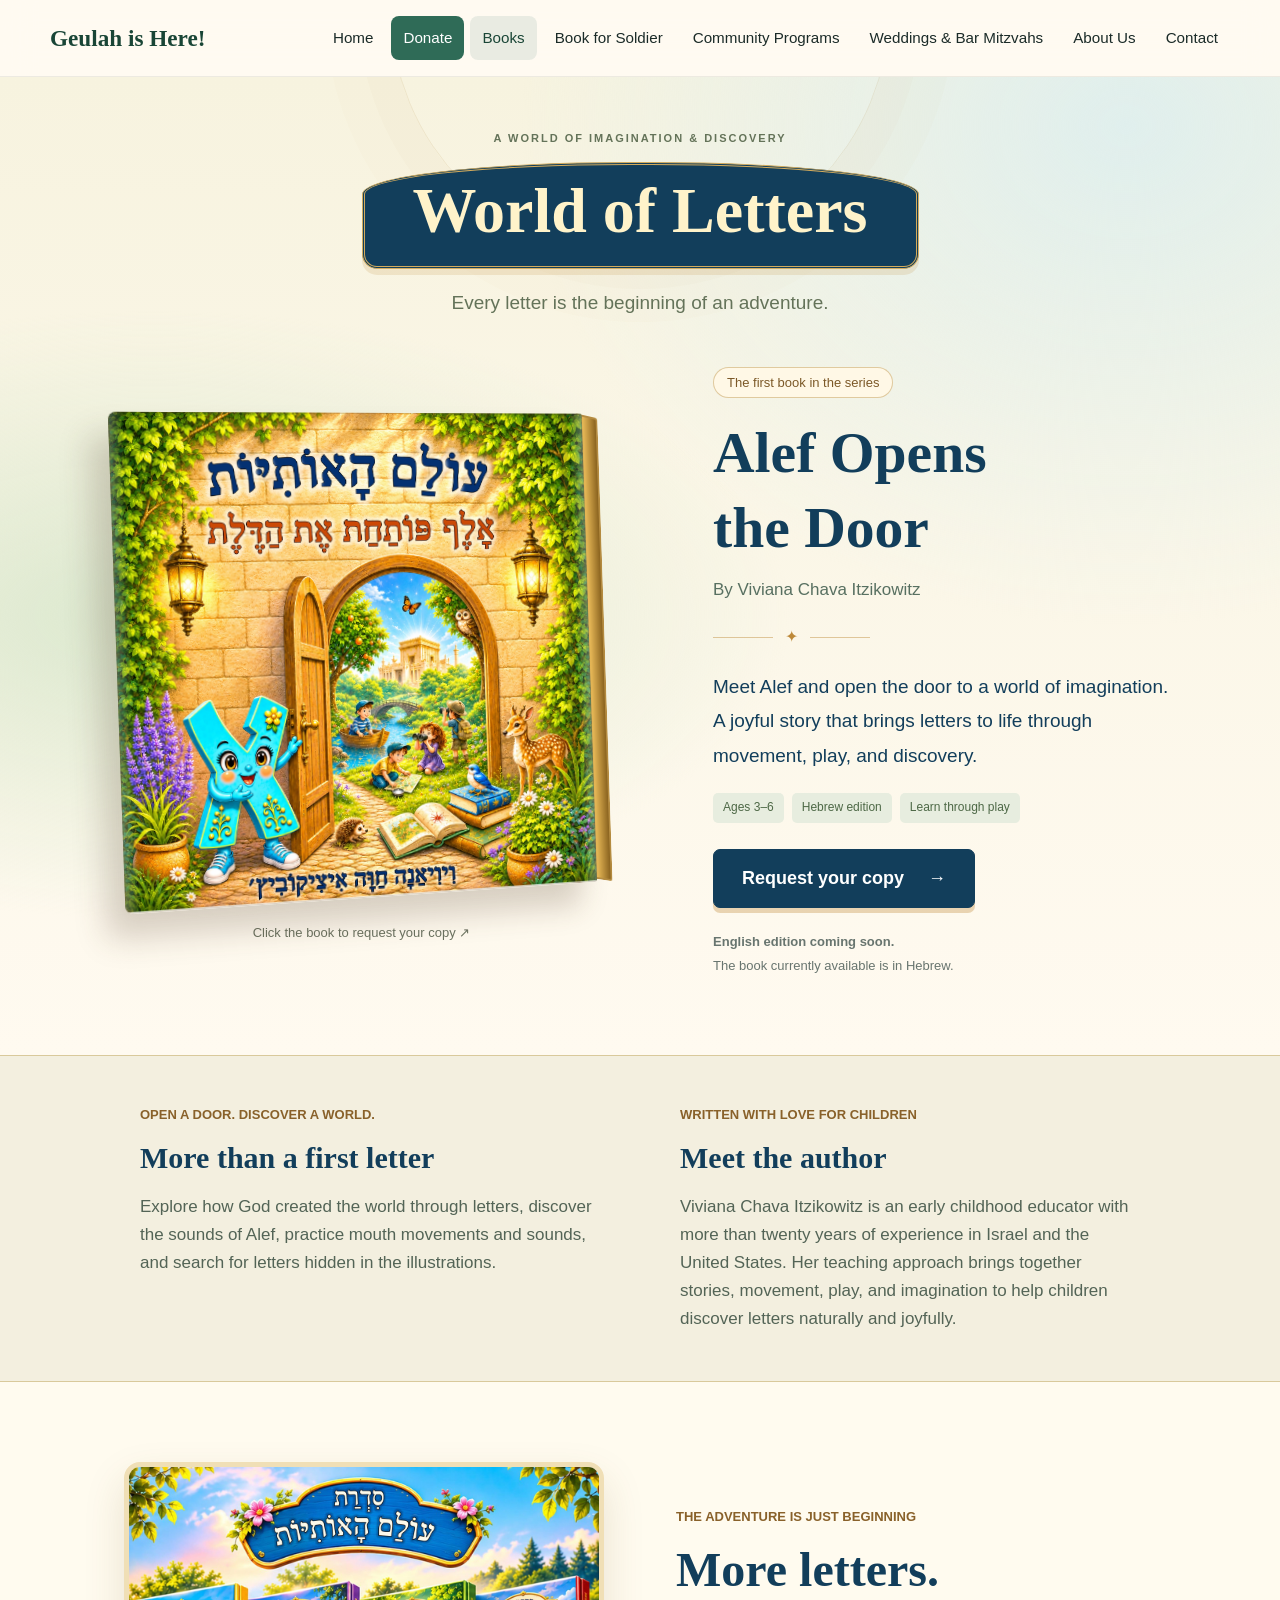
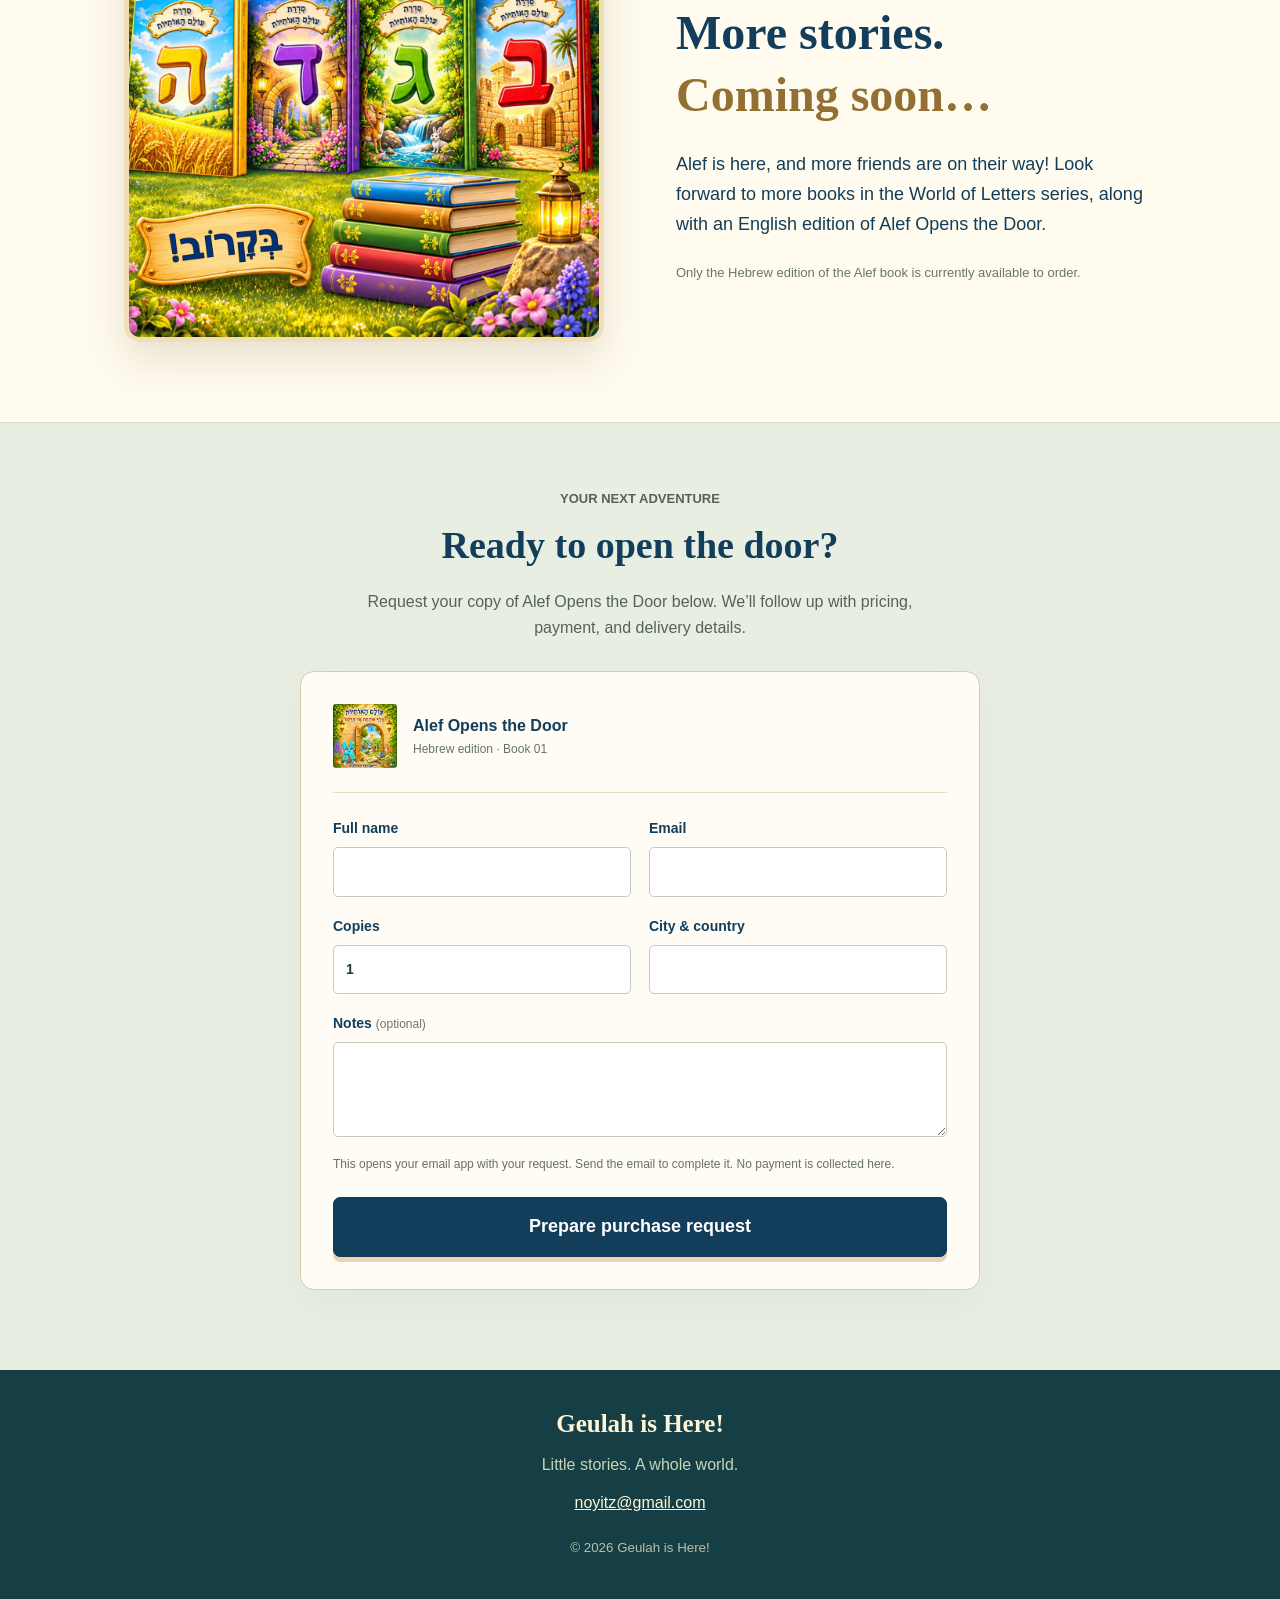
==== commit 3025803f: "Restore original book artwork in coming-soon section" ====
--- a/books/index.html
+++ b/books/index.html
@@ -68,7 +68,7 @@
       </div>
     </section>
     <section class="coming-section" aria-labelledby="coming-title">
-      <div class="coming-art" aria-hidden="true"><span class="next-chapter">THE NEXT CHAPTER</span><div class="future-books"><div><span>World of<br>Letters</span><strong>02</strong><small>COMING SOON</small></div><div><span>World of<br>Letters</span><strong>03</strong><small>COMING SOON</small></div><div><span>World of<br>Letters</span><strong>04</strong><small>COMING SOON</small></div></div><p>More letters. More wonder.</p></div>
+      <div class="coming-art"><img src="/assets/world-of-letters-coming-soon.jpg" width="1200" height="1200" loading="lazy" alt="Original coming-soon page from World of Letters, showing the upcoming Bet, Gimel, Dalet, and He books with Hebrew artwork"></div>
       <div class="coming-copy">
         <p class="small-heading">THE ADVENTURE IS JUST BEGINNING</p>
         <h2 id="coming-title">More letters.<br>More stories.<br><span>Coming soon…</span></h2>
--- a/books/books.css
+++ b/books/books.css
@@ -35,16 +35,7 @@
 .story-grid p:last-child { font-size: 17px; color: #536456; margin: 0; }
 .coming-section { max-width: 1080px; margin: 0 auto; padding: 80px 24px; display: grid; grid-template-columns: 1fr 1fr; gap: 72px; align-items: center; direction: ltr; }
 .coming-copy { direction: ltr; }
-.coming-art { border-radius: 16px; border: 1px solid #ddc99c; background: radial-gradient(ellipse at top, #edf1dd, #f4e6c6); padding: 36px 22px 24px; text-align: center; }
-.next-chapter { font-size: 11px; letter-spacing: 3px; color: #77623a; }
-.future-books { display: flex; align-items: flex-end; gap: 12px; margin: 36px 0 28px; }
-.future-books > div { flex: 1; min-width: 0; background: #285b65; color: #fff2c8; border: 2px solid #bd984f; border-radius: 3px 9px 9px 3px; padding: 24px 5px 18px; box-shadow: 6px 8px 0 #bda36b, 10px 14px 20px #67512f26; transform: rotate(-4deg); }
-.future-books > div:nth-child(2) { background: #627849; transform: translateY(-14px); }
-.future-books > div:nth-child(3) { background: #765371; transform: rotate(4deg); }
-.future-books span { font: bold 18px/1.3 Georgia, serif; }
-.future-books strong { display: block; font: 48px/1.6 Georgia, serif; }
-.future-books small { font-size: 8px; letter-spacing: 1px; }
-.coming-art > p { font: italic 20px Georgia, serif; color: #736344; }
+.coming-art img { width: 100%; height: auto; border-radius: 16px; border: 5px solid #f0dfb6; box-shadow: 0 18px 40px #6d532326; }
 .coming-copy h2 { font: bold clamp(34px, 4vw, 48px)/1.3 Georgia, serif; margin: 0 0 24px; }
 .coming-copy h2 span { color: #927033; }
 .coming-copy > p:not(.small-heading):not(.english-note) { font-size: 18px; }
